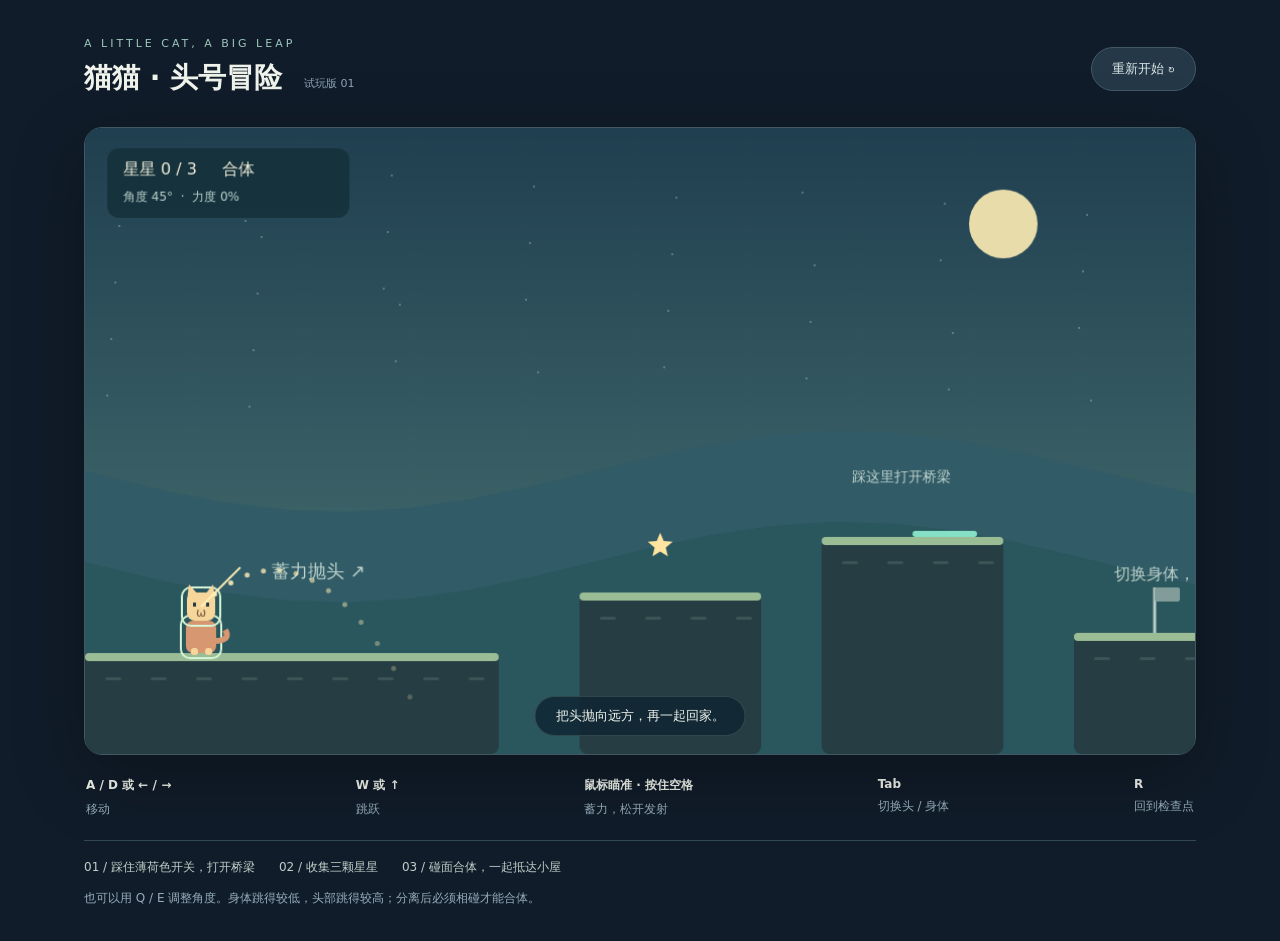
==== cat-launch/index.html @ bf100288 "Add cat platformer demo with charged head launch and switching controls" ====
<!doctype html>
<html lang="zh-CN"><head><meta charset="utf-8"><meta name="viewport" content="width=device-width,initial-scale=1"><title>猫猫 · 头号冒险</title><link rel="stylesheet" href="style.css"></head>
<body><main><header><div><span class="eyebrow">A LITTLE CAT, A BIG LEAP</span><h1>猫猫 · 头号冒险 <small>试玩版 01</small></h1></div><button id="restart">重新开始 ↻</button></header><section class="board"><canvas id="game" width="1100" height="620" aria-label="猫猫平台跳跃游戏"></canvas><div id="toast" role="status">把头抛向远方，再一起回家。</div></section><footer><div><b>A / D 或 ← / →</b><span>移动</span></div><div><b>W 或 ↑</b><span>跳跃</span></div><div><b>鼠标瞄准 · 按住空格</b><span>蓄力，松开发射</span></div><div><b>Tab</b><span>切换头 / 身体</span></div><div><b>R</b><span>回到检查点</span></div></footer><section class="notes"><span>01 / 踩住薄荷色开关，打开桥梁</span><span>02 / 收集三颗星星</span><span>03 / 碰面合体，一起抵达小屋</span></section><p class="hint">也可以用 Q / E 调整角度。身体跳得较低，头部跳得较高；分离后必须相碰才能合体。</p></main><script src="game.js"></script></body></html>
---- cat-launch/style.css ----
*{box-sizing:border-box}body{margin:0;background:#101c29;color:#eff3eb;font-family:system-ui,"Microsoft YaHei",sans-serif}main{max-width:1160px;margin:32px auto;padding:0 24px}header{display:flex;justify-content:space-between;align-items:center;margin-bottom:22px}.eyebrow{font-size:11px;letter-spacing:3px;color:#9dc7bc}h1{font-size:28px;margin:8px 0}h1 small{font-size:11px;font-weight:400;margin-left:12px;color:#92a5b5}button{color:#dce7e6;background:#243848;border:1px solid #435865;border-radius:30px;padding:12px 20px;cursor:pointer}button:hover{background:#355165}.board{position:relative;border:1px solid #425963;border-radius:18px;overflow:hidden;box-shadow:0 20px 70px #0004}canvas{display:block;width:100%;background:#1d3442;cursor:crosshair}#toast{position:absolute;bottom:18px;left:50%;transform:translateX(-50%);padding:10px 20px;background:#102733dc;border:1px solid #65867c55;border-radius:22px;white-space:nowrap;font-size:13px;pointer-events:none}footer{display:flex;justify-content:space-between;gap:14px;padding:22px 2px}footer div{display:flex;flex-direction:column;gap:7px}footer b{font-size:12px}footer span,.hint{color:#96acb9;font-size:12px}.notes{display:flex;gap:24px;flex-wrap:wrap;border-top:1px solid #354955;padding-top:18px;color:#bfcec7;font-size:12px}.hint{line-height:1.8}@media(max-width:700px){main{margin:16px auto;padding:0 10px}h1{font-size:20px}footer{flex-wrap:wrap}#toast{font-size:10px;padding:8px;max-width:95%;white-space:normal}h1 small{display:none}}
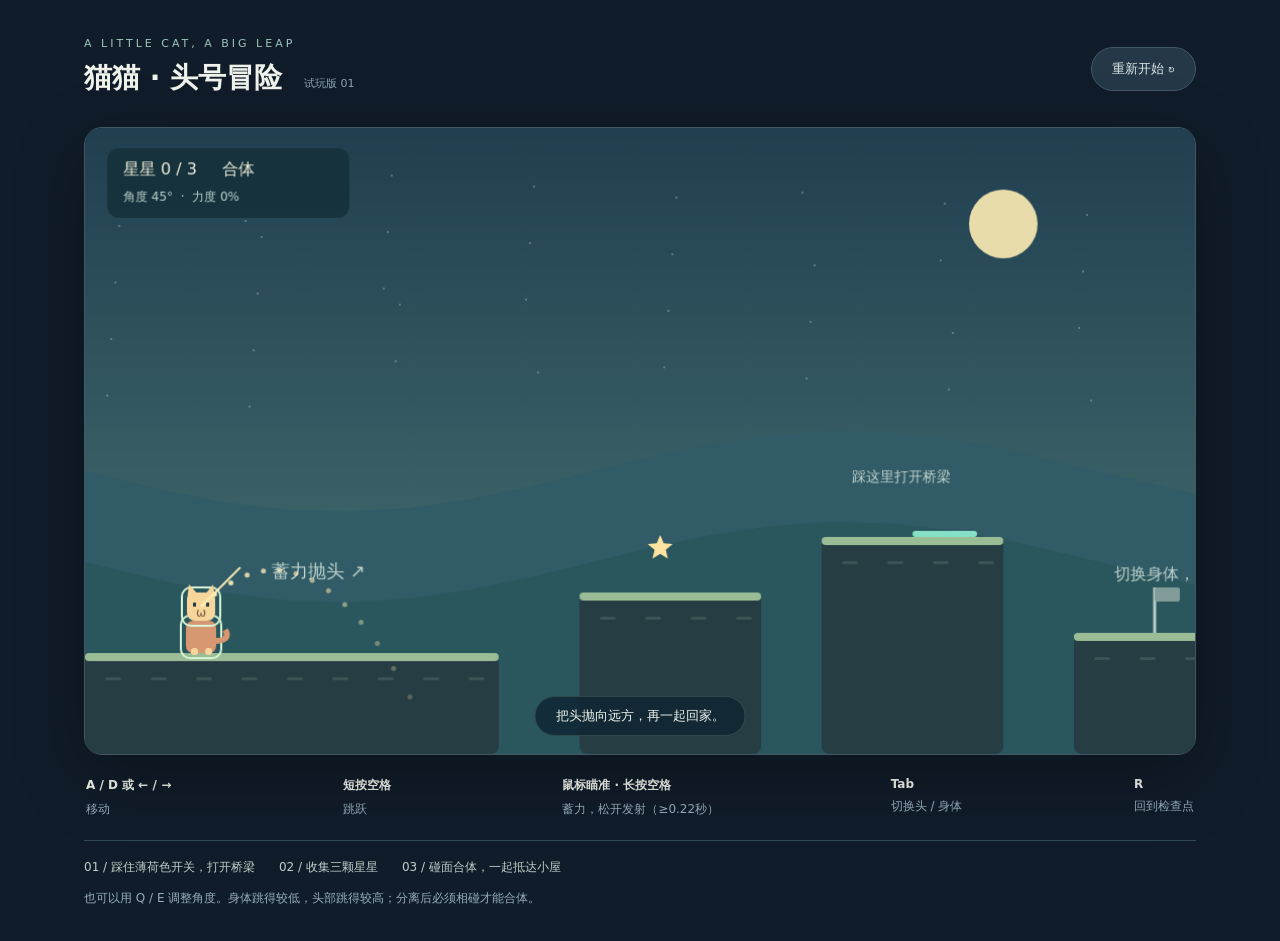
==== commit 329a0605: "Use short Space press to jump and hold Space to launch head" ====
--- a/cat-launch/index.html
+++ b/cat-launch/index.html
@@ -1,3 +1,3 @@
 <!doctype html>
 <html lang="zh-CN"><head><meta charset="utf-8"><meta name="viewport" content="width=device-width,initial-scale=1"><title>猫猫 · 头号冒险</title><link rel="stylesheet" href="style.css"></head>
-<body><main><header><div><span class="eyebrow">A LITTLE CAT, A BIG LEAP</span><h1>猫猫 · 头号冒险 <small>试玩版 01</small></h1></div><button id="restart">重新开始 ↻</button></header><section class="board"><canvas id="game" width="1100" height="620" aria-label="猫猫平台跳跃游戏"></canvas><div id="toast" role="status">把头抛向远方，再一起回家。</div></section><footer><div><b>A / D 或 ← / →</b><span>移动</span></div><div><b>W 或 ↑</b><span>跳跃</span></div><div><b>鼠标瞄准 · 按住空格</b><span>蓄力，松开发射</span></div><div><b>Tab</b><span>切换头 / 身体</span></div><div><b>R</b><span>回到检查点</span></div></footer><section class="notes"><span>01 / 踩住薄荷色开关，打开桥梁</span><span>02 / 收集三颗星星</span><span>03 / 碰面合体，一起抵达小屋</span></section><p class="hint">也可以用 Q / E 调整角度。身体跳得较低，头部跳得较高；分离后必须相碰才能合体。</p></main><script src="game.js"></script></body></html>
+<body><main><header><div><span class="eyebrow">A LITTLE CAT, A BIG LEAP</span><h1>猫猫 · 头号冒险 <small>试玩版 01</small></h1></div><button id="restart">重新开始 ↻</button></header><section class="board"><canvas id="game" width="1100" height="620" aria-label="猫猫平台跳跃游戏"></canvas><div id="toast" role="status">把头抛向远方，再一起回家。</div></section><footer><div><b>A / D 或 ← / →</b><span>移动</span></div><div><b>短按空格</b><span>跳跃</span></div><div><b>鼠标瞄准 · 长按空格</b><span>蓄力，松开发射（≥0.22秒）</span></div><div><b>Tab</b><span>切换头 / 身体</span></div><div><b>R</b><span>回到检查点</span></div></footer><section class="notes"><span>01 / 踩住薄荷色开关，打开桥梁</span><span>02 / 收集三颗星星</span><span>03 / 碰面合体，一起抵达小屋</span></section><p class="hint">也可以用 Q / E 调整角度。身体跳得较低，头部跳得较高；分离后必须相碰才能合体。</p></main><script src="game.js"></script></body></html>
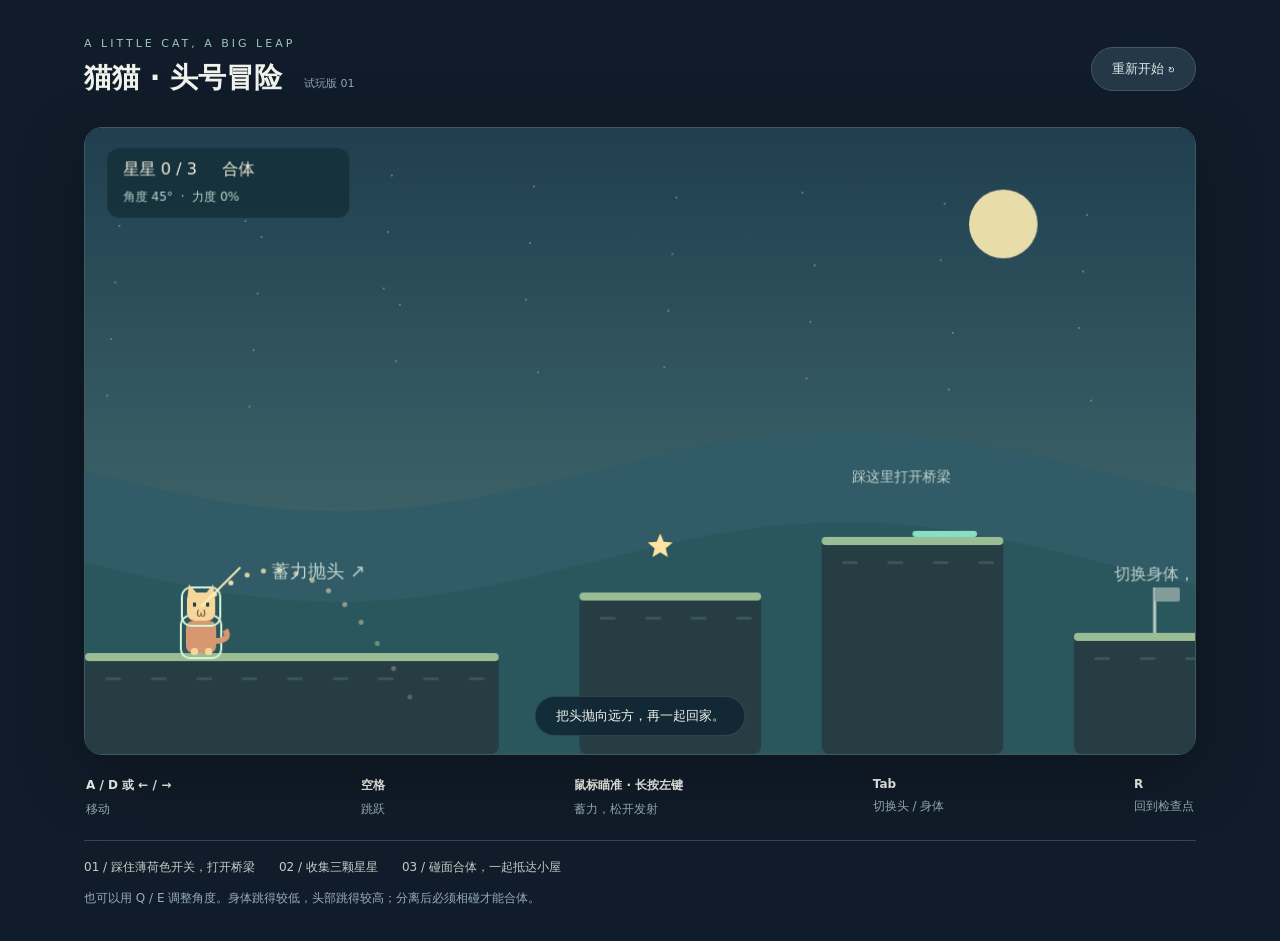
==== commit cd0e498a: "Jump immediately with Space and charge head launch with left mouse button" ====
--- a/cat-launch/index.html
+++ b/cat-launch/index.html
@@ -1,3 +1,3 @@
 <!doctype html>
-<html lang="zh-CN"><head><meta charset="utf-8"><meta name="viewport" content="width=device-width,initial-scale=1"><title>猫猫 · 头号冒险</title><link rel="stylesheet" href="style.css"></head>
-<body><main><header><div><span class="eyebrow">A LITTLE CAT, A BIG LEAP</span><h1>猫猫 · 头号冒险 <small>试玩版 01</small></h1></div><button id="restart">重新开始 ↻</button></header><section class="board"><canvas id="game" width="1100" height="620" aria-label="猫猫平台跳跃游戏"></canvas><div id="toast" role="status">把头抛向远方，再一起回家。</div></section><footer><div><b>A / D 或 ← / →</b><span>移动</span></div><div><b>短按空格</b><span>跳跃</span></div><div><b>鼠标瞄准 · 长按空格</b><span>蓄力，松开发射（≥0.22秒）</span></div><div><b>Tab</b><span>切换头 / 身体</span></div><div><b>R</b><span>回到检查点</span></div></footer><section class="notes"><span>01 / 踩住薄荷色开关，打开桥梁</span><span>02 / 收集三颗星星</span><span>03 / 碰面合体，一起抵达小屋</span></section><p class="hint">也可以用 Q / E 调整角度。身体跳得较低，头部跳得较高；分离后必须相碰才能合体。</p></main><script src="game.js"></script></body></html>
+<html lang="zh-CN"><head><meta charset="utf-8"><meta name="viewport" content="width=device-width,initial-scale=1"><title>猫猫 · 头号冒险</title><link rel="stylesheet" href="style.css?v=mouse1"></head>
+<body><main><header><div><span class="eyebrow">A LITTLE CAT, A BIG LEAP</span><h1>猫猫 · 头号冒险 <small>试玩版 01</small></h1></div><button id="restart">重新开始 ↻</button></header><section class="board"><canvas id="game" width="1100" height="620" aria-label="猫猫平台跳跃游戏"></canvas><div id="toast" role="status">把头抛向远方，再一起回家。</div></section><footer><div><b>A / D 或 ← / →</b><span>移动</span></div><div><b>空格</b><span>跳跃</span></div><div><b>鼠标瞄准 · 长按左键</b><span>蓄力，松开发射</span></div><div><b>Tab</b><span>切换头 / 身体</span></div><div><b>R</b><span>回到检查点</span></div></footer><section class="notes"><span>01 / 踩住薄荷色开关，打开桥梁</span><span>02 / 收集三颗星星</span><span>03 / 碰面合体，一起抵达小屋</span></section><p class="hint">也可以用 Q / E 调整角度。身体跳得较低，头部跳得较高；分离后必须相碰才能合体。</p></main><script src="game.js?v=mouse1"></script></body></html>
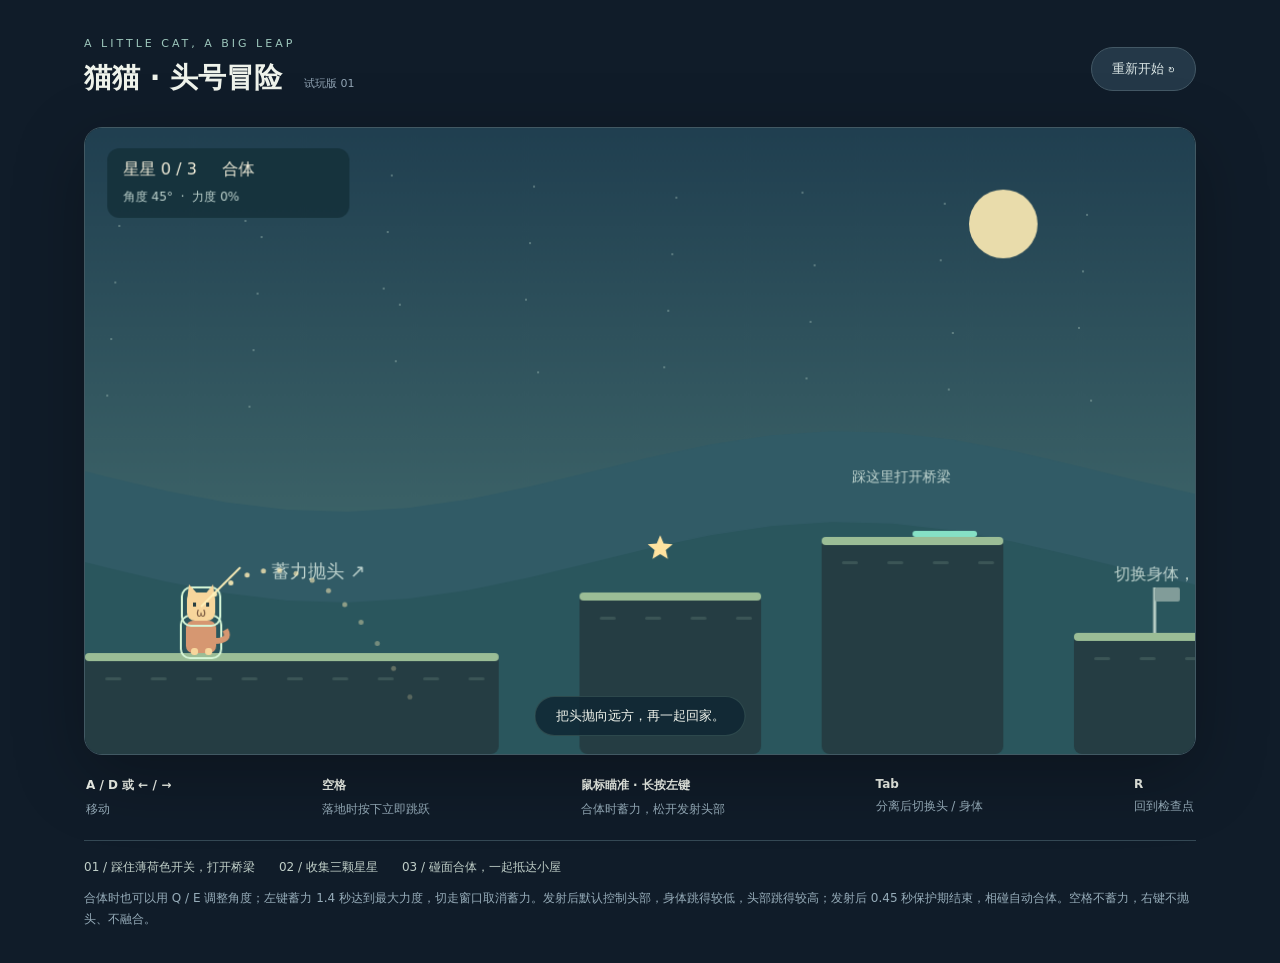
==== commit beaad386: "Clarify controls for both demos and correct legacy charge hints" ====
--- a/cat-launch/index.html
+++ b/cat-launch/index.html
@@ -1,3 +1,4 @@
 <!doctype html>
 <html lang="zh-CN"><head><meta charset="utf-8"><meta name="viewport" content="width=device-width,initial-scale=1"><title>猫猫 · 头号冒险</title><link rel="stylesheet" href="style.css?v=mouse1"></head>
-<body><main><header><div><span class="eyebrow">A LITTLE CAT, A BIG LEAP</span><h1>猫猫 · 头号冒险 <small>试玩版 01</small></h1></div><button id="restart">重新开始 ↻</button></header><section class="board"><canvas id="game" width="1100" height="620" aria-label="猫猫平台跳跃游戏"></canvas><div id="toast" role="status">把头抛向远方，再一起回家。</div></section><footer><div><b>A / D 或 ← / →</b><span>移动</span></div><div><b>空格</b><span>跳跃</span></div><div><b>鼠标瞄准 · 长按左键</b><span>蓄力，松开发射</span></div><div><b>Tab</b><span>切换头 / 身体</span></div><div><b>R</b><span>回到检查点</span></div></footer><section class="notes"><span>01 / 踩住薄荷色开关，打开桥梁</span><span>02 / 收集三颗星星</span><span>03 / 碰面合体，一起抵达小屋</span></section><p class="hint">也可以用 Q / E 调整角度。身体跳得较低，头部跳得较高；分离后必须相碰才能合体。</p></main><script src="game.js?v=mouse1"></script></body></html>
+<body><main><header><div><span class="eyebrow">A LITTLE CAT, A BIG LEAP</span><h1>猫猫 · 头号冒险 <small>试玩版 01</small></h1></div><button id="restart">重新开始 ↻</button></header><section class="board"><canvas id="game" width="1100" height="620" aria-label="猫猫平台跳跃游戏"></canvas><div id="toast" role="status">把头抛向远方，再一起回家。</div></section><footer><div><b>A / D 或 ← / →</b><span>移动</span></div><div><b>空格</b><span>落地时按下立即跳跃</span></div><div><b>鼠标瞄准 · 长按左键</b><span>合体时蓄力，松开发射头部</span></div><div><b>Tab</b><span>分离后切换头 / 身体</span></div><div><b>R</b><span>回到检查点</span></div></footer><section class="notes"><span>01 / 踩住薄荷色开关，打开桥梁</span><span>02 / 收集三颗星星</span><span>03 / 碰面合体，一起抵达小屋</span></section><p class="hint">合体时也可以用 Q / E 调整角度；左键蓄力 1.4 秒达到最大力度，切走窗口取消蓄力。发射后默认控制头部，身体跳得较低，头部跳得较高；发射后 0.45 秒保护期结束，相碰自动合体。空格不蓄力，右键不抛头、不融合。</p></main><script src="game.js?v=mouse1"></script></body></html>
+
